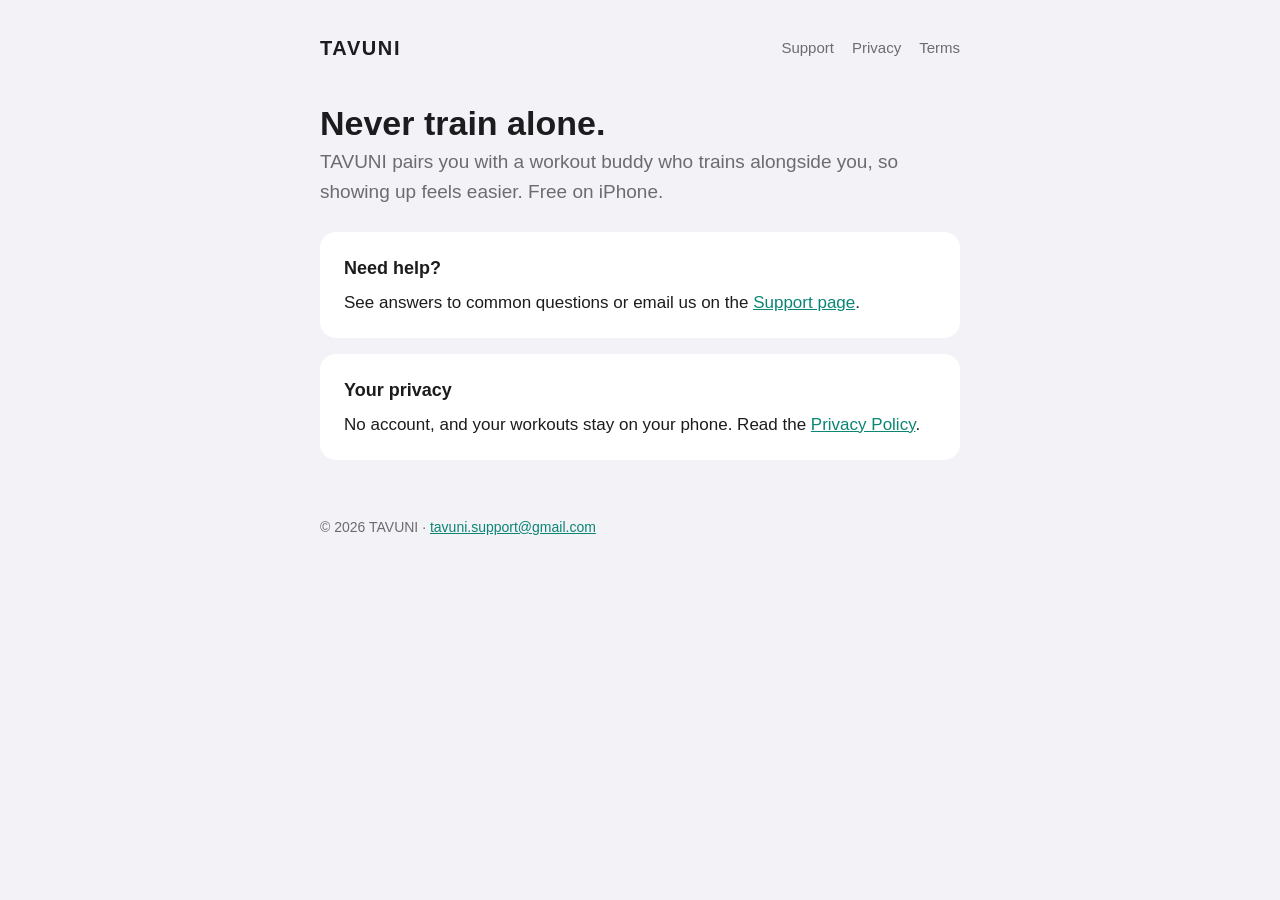
==== index.html @ 5df385ed "Add files via upload" ====
<!doctype html>
<html lang="en">
<head>
<meta charset="utf-8">
<meta name="viewport" content="width=device-width,initial-scale=1">
<title>TAVUNI</title>
<meta name="description" content="TAVUNI is a workout app where a buddy trains alongside you.">
<link rel="stylesheet" href="/style.css">
</head>
<body>
<header>
<a class="brand" href="/">TAVUNI</a>
<nav>
<a href="/support/">Support</a>
<a href="/privacy/">Privacy</a>
<a href="/terms/">Terms</a>
</nav>
</header>
<main>
<h1>Never train alone.</h1>
<p class="lead">TAVUNI pairs you with a workout buddy who trains alongside you, so showing up feels easier. Free on iPhone.</p>
<div class="card"><h2>Need help?</h2><p>See answers to common questions or email us on the <a href="/support/">Support page</a>.</p></div>
<div class="card"><h2>Your privacy</h2><p>No account, and your workouts stay on your phone. Read the <a href="/privacy/">Privacy Policy</a>.</p></div>
</main>
<footer>© 2026 TAVUNI · <a href="mailto:tavuni.support@gmail.com">tavuni.support@gmail.com</a></footer>
</body>
</html>
---- style.css ----
:root{--bg:#F2F2F7;--surface:#fff;--text:#1C1C1E;--muted:#6C6C70;--primary:#0B8574;--border:#E5E5EA}
@media (prefers-color-scheme:dark){:root{--bg:#000;--surface:#1C1C1E;--text:#fff;--muted:#A1A1A6;--primary:#2DD4BF;--border:#38383A}}
*{box-sizing:border-box}
body{margin:0;background:var(--bg);color:var(--text);font:17px/1.6 -apple-system,BlinkMacSystemFont,"Segoe UI",Roboto,Helvetica,Arial,sans-serif;-webkit-text-size-adjust:100%}
header,main,footer{max-width:680px;margin:0 auto;padding:0 20px}
header{padding-top:32px;display:flex;align-items:center;justify-content:space-between;gap:16px;flex-wrap:wrap}
.brand{font-weight:800;letter-spacing:.08em;color:var(--text);text-decoration:none;font-size:20px}
nav{display:flex;gap:18px}
nav a{color:var(--muted);text-decoration:none;font-size:15px}
nav a[aria-current]{color:var(--primary);font-weight:600}
main{padding-top:24px;padding-bottom:40px}
h1{font-size:34px;line-height:1.15;margin:16px 0 4px}
.date{color:var(--muted);margin:0 0 24px;font-size:15px}
.card{background:var(--surface);border-radius:16px;padding:22px 24px;margin:0 0 16px}
h2{font-size:18px;margin:0 0 6px}
p{margin:0 0 12px}
.card p:last-child{margin:0}
a{color:var(--primary)}
.lead{font-size:19px;color:var(--muted);margin:0 0 24px}
footer{padding-bottom:40px;color:var(--muted);font-size:14px}
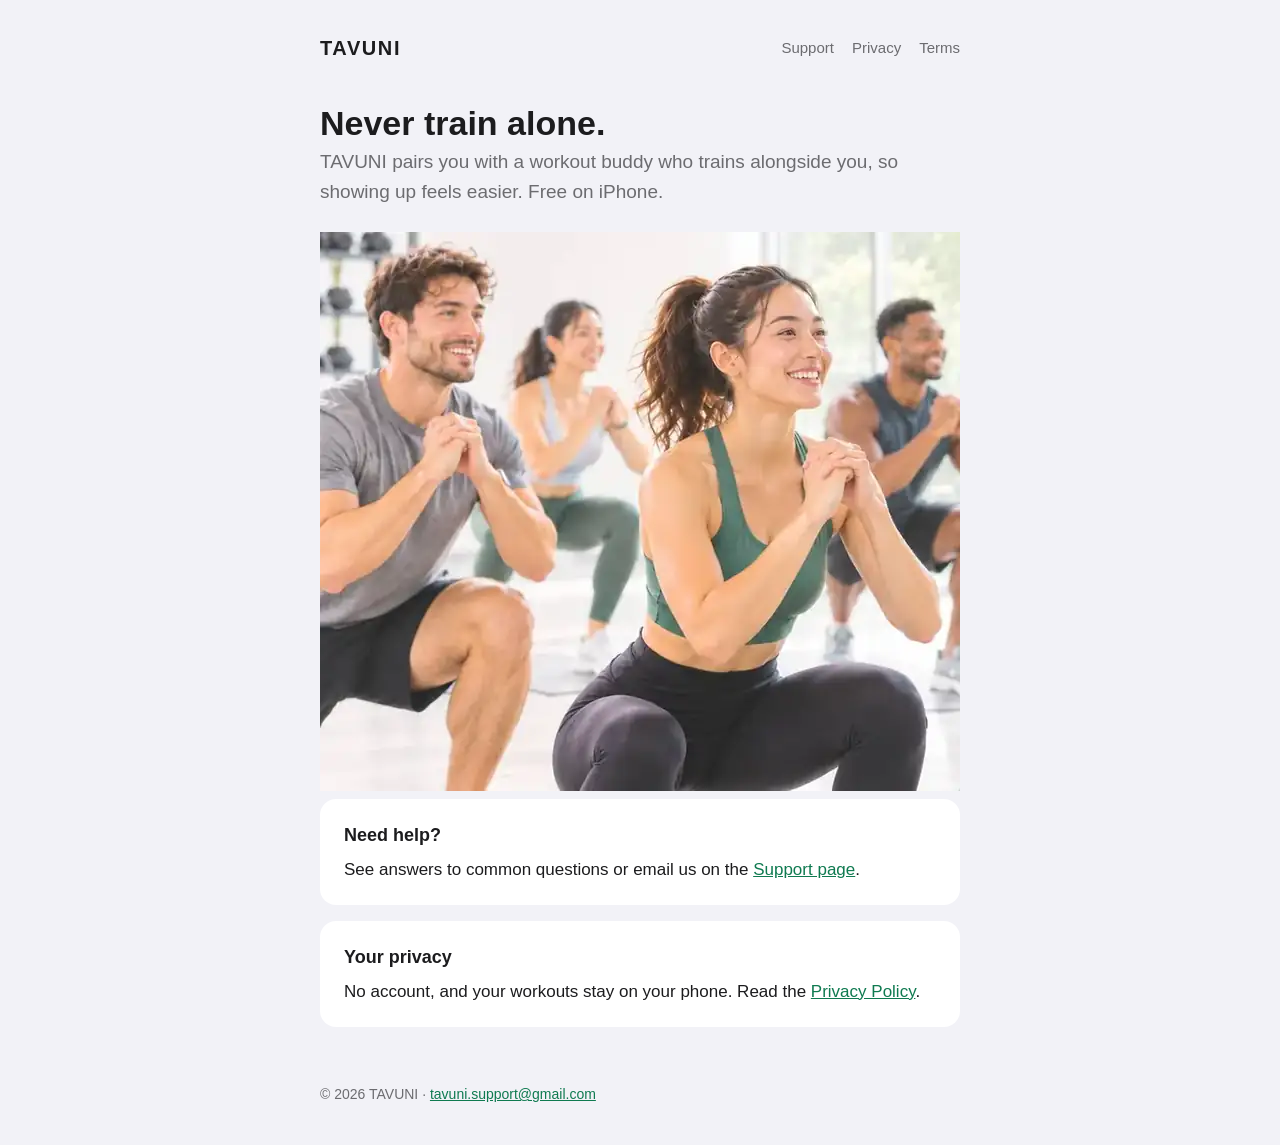
==== commit 1945533e: "Homepage hero image" ====
--- a/index.html
+++ b/index.html
@@ -19,6 +19,7 @@
 <main>
 <h1>Never train alone.</h1>
 <p class="lead">TAVUNI pairs you with a workout buddy who trains alongside you, so showing up feels easier. Free on iPhone.</p>
+<img class="hero" src="/hero.webp" width="640" height="559" alt="People smiling mid-squat in a bright studio">
 <div class="card"><h2>Need help?</h2><p>See answers to common questions or email us on the <a href="/support/">Support page</a>.</p></div>
 <div class="card"><h2>Your privacy</h2><p>No account, and your workouts stay on your phone. Read the <a href="/privacy/">Privacy Policy</a>.</p></div>
 </main>
--- a/style.css
+++ b/style.css
@@ -1,5 +1,5 @@
-:root{--bg:#F2F2F7;--surface:#fff;--text:#1C1C1E;--muted:#6C6C70;--primary:#0B8574;--border:#E5E5EA}
-@media (prefers-color-scheme:dark){:root{--bg:#000;--surface:#1C1C1E;--text:#fff;--muted:#A1A1A6;--primary:#2DD4BF;--border:#38383A}}
+:root{--bg:#F2F2F7;--surface:#fff;--text:#1C1C1E;--muted:#6C6C70;--primary:#0F7A50;--border:#E5E5EA}
+@media (prefers-color-scheme:dark){:root{--bg:#000;--surface:#1C1C1E;--text:#fff;--muted:#A1A1A6;--primary:#3DDC97;--border:#38383A}}
 *{box-sizing:border-box}
 body{margin:0;background:var(--bg);color:var(--text);font:17px/1.6 -apple-system,BlinkMacSystemFont,"Segoe UI",Roboto,Helvetica,Arial,sans-serif;-webkit-text-size-adjust:100%}
 header,main,footer{max-width:680px;margin:0 auto;padding:0 20px}
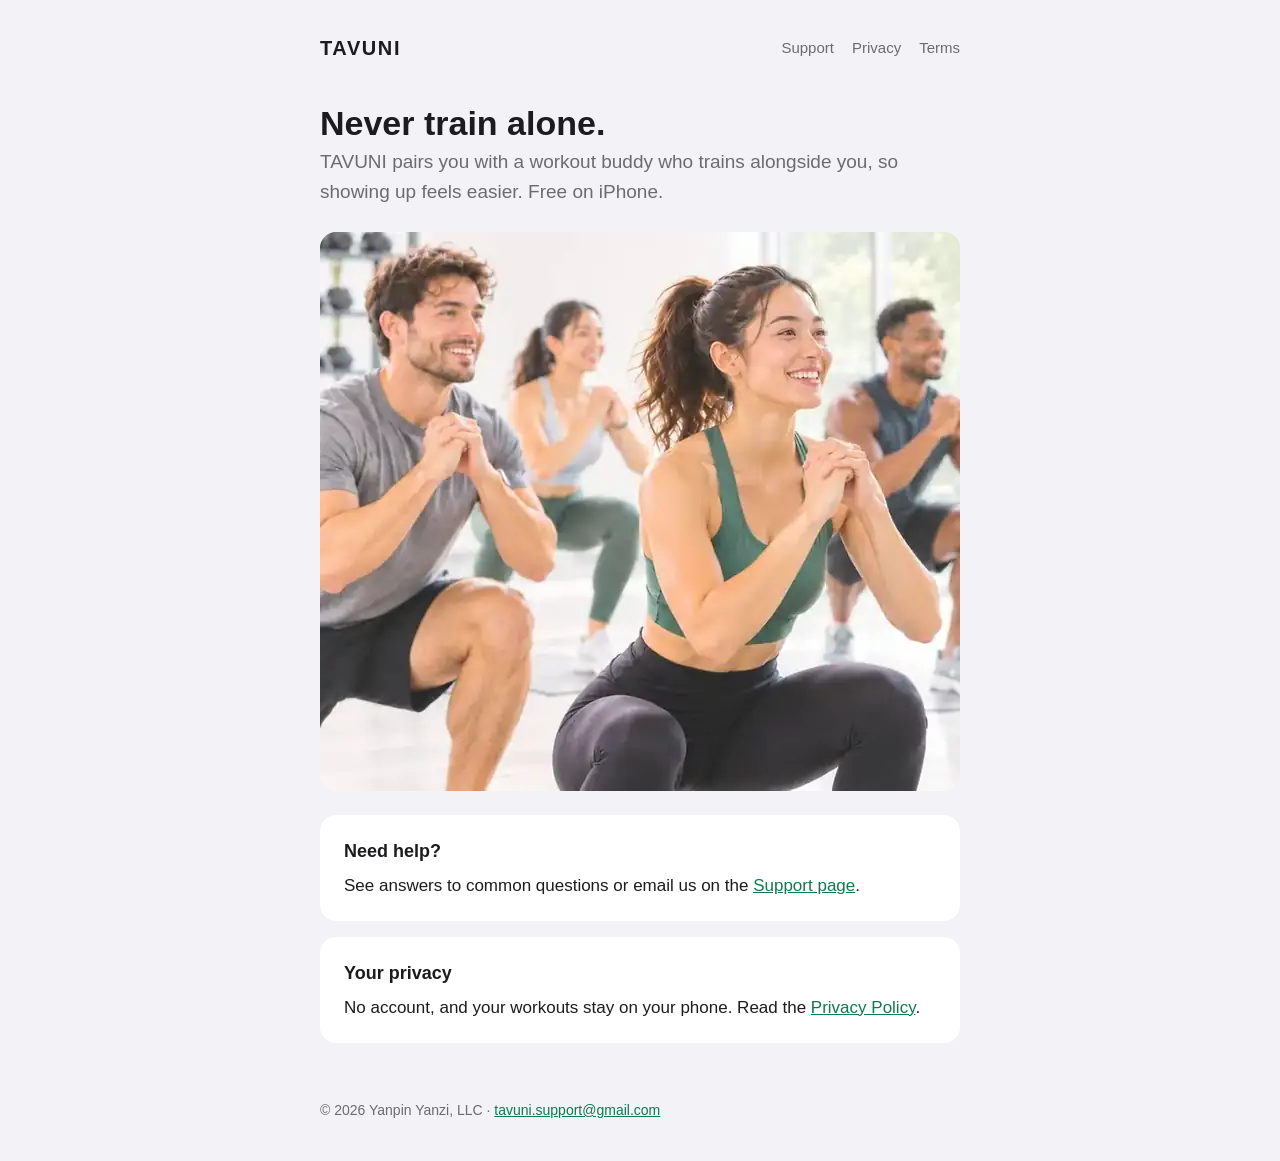
==== commit 53c6fef3: "Name Yanpin Yanzi, LLC as the maker of TAVUNI" ====
--- a/index.html
+++ b/index.html
@@ -23,6 +23,6 @@
 <div class="card"><h2>Need help?</h2><p>See answers to common questions or email us on the <a href="/support/">Support page</a>.</p></div>
 <div class="card"><h2>Your privacy</h2><p>No account, and your workouts stay on your phone. Read the <a href="/privacy/">Privacy Policy</a>.</p></div>
 </main>
-<footer>© 2026 TAVUNI · <a href="mailto:tavuni.support@gmail.com">tavuni.support@gmail.com</a></footer>
+<footer>© 2026 Yanpin Yanzi, LLC · <a href="mailto:tavuni.support@gmail.com">tavuni.support@gmail.com</a></footer>
 </body>
 </html>
--- a/style.css
+++ b/style.css
@@ -18,3 +18,4 @@
 a{color:var(--primary)}
 .lead{font-size:19px;color:var(--muted);margin:0 0 24px}
 footer{padding-bottom:40px;color:var(--muted);font-size:14px}
+.hero{display:block;width:100%;height:auto;border-radius:16px;margin:0 0 24px}
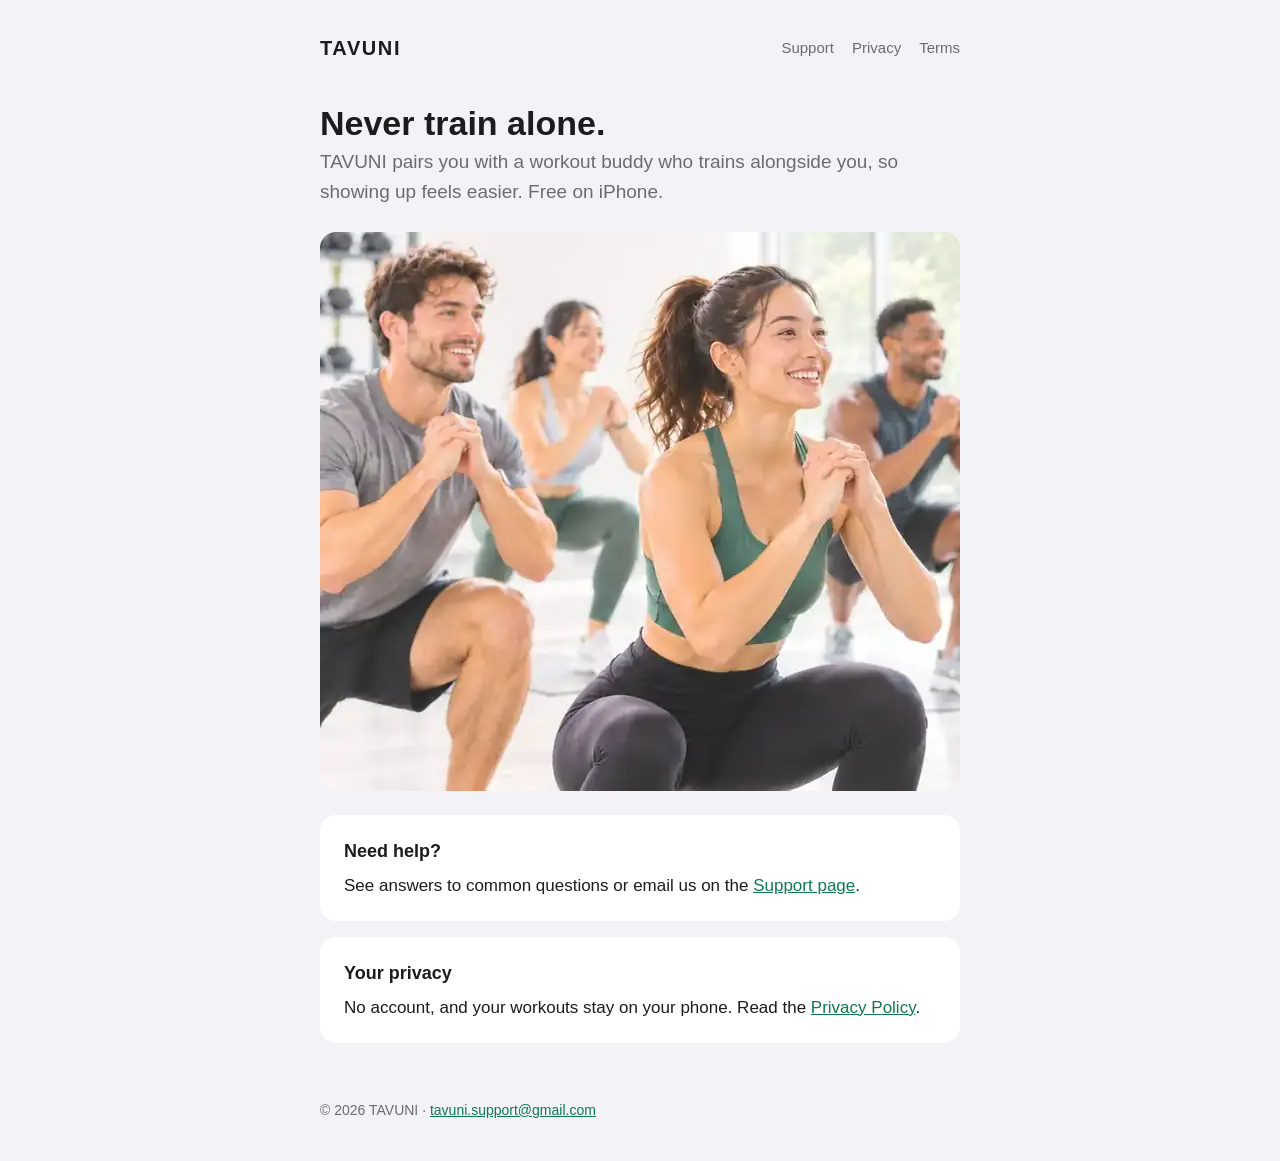
==== commit d71ced3d: "Back to TAVUNI as the named maker until the LLC takes over" ====
--- a/index.html
+++ b/index.html
@@ -23,6 +23,6 @@
 <div class="card"><h2>Need help?</h2><p>See answers to common questions or email us on the <a href="/support/">Support page</a>.</p></div>
 <div class="card"><h2>Your privacy</h2><p>No account, and your workouts stay on your phone. Read the <a href="/privacy/">Privacy Policy</a>.</p></div>
 </main>
-<footer>© 2026 Yanpin Yanzi, LLC · <a href="mailto:tavuni.support@gmail.com">tavuni.support@gmail.com</a></footer>
+<footer>© 2026 TAVUNI · <a href="mailto:tavuni.support@gmail.com">tavuni.support@gmail.com</a></footer>
 </body>
 </html>
